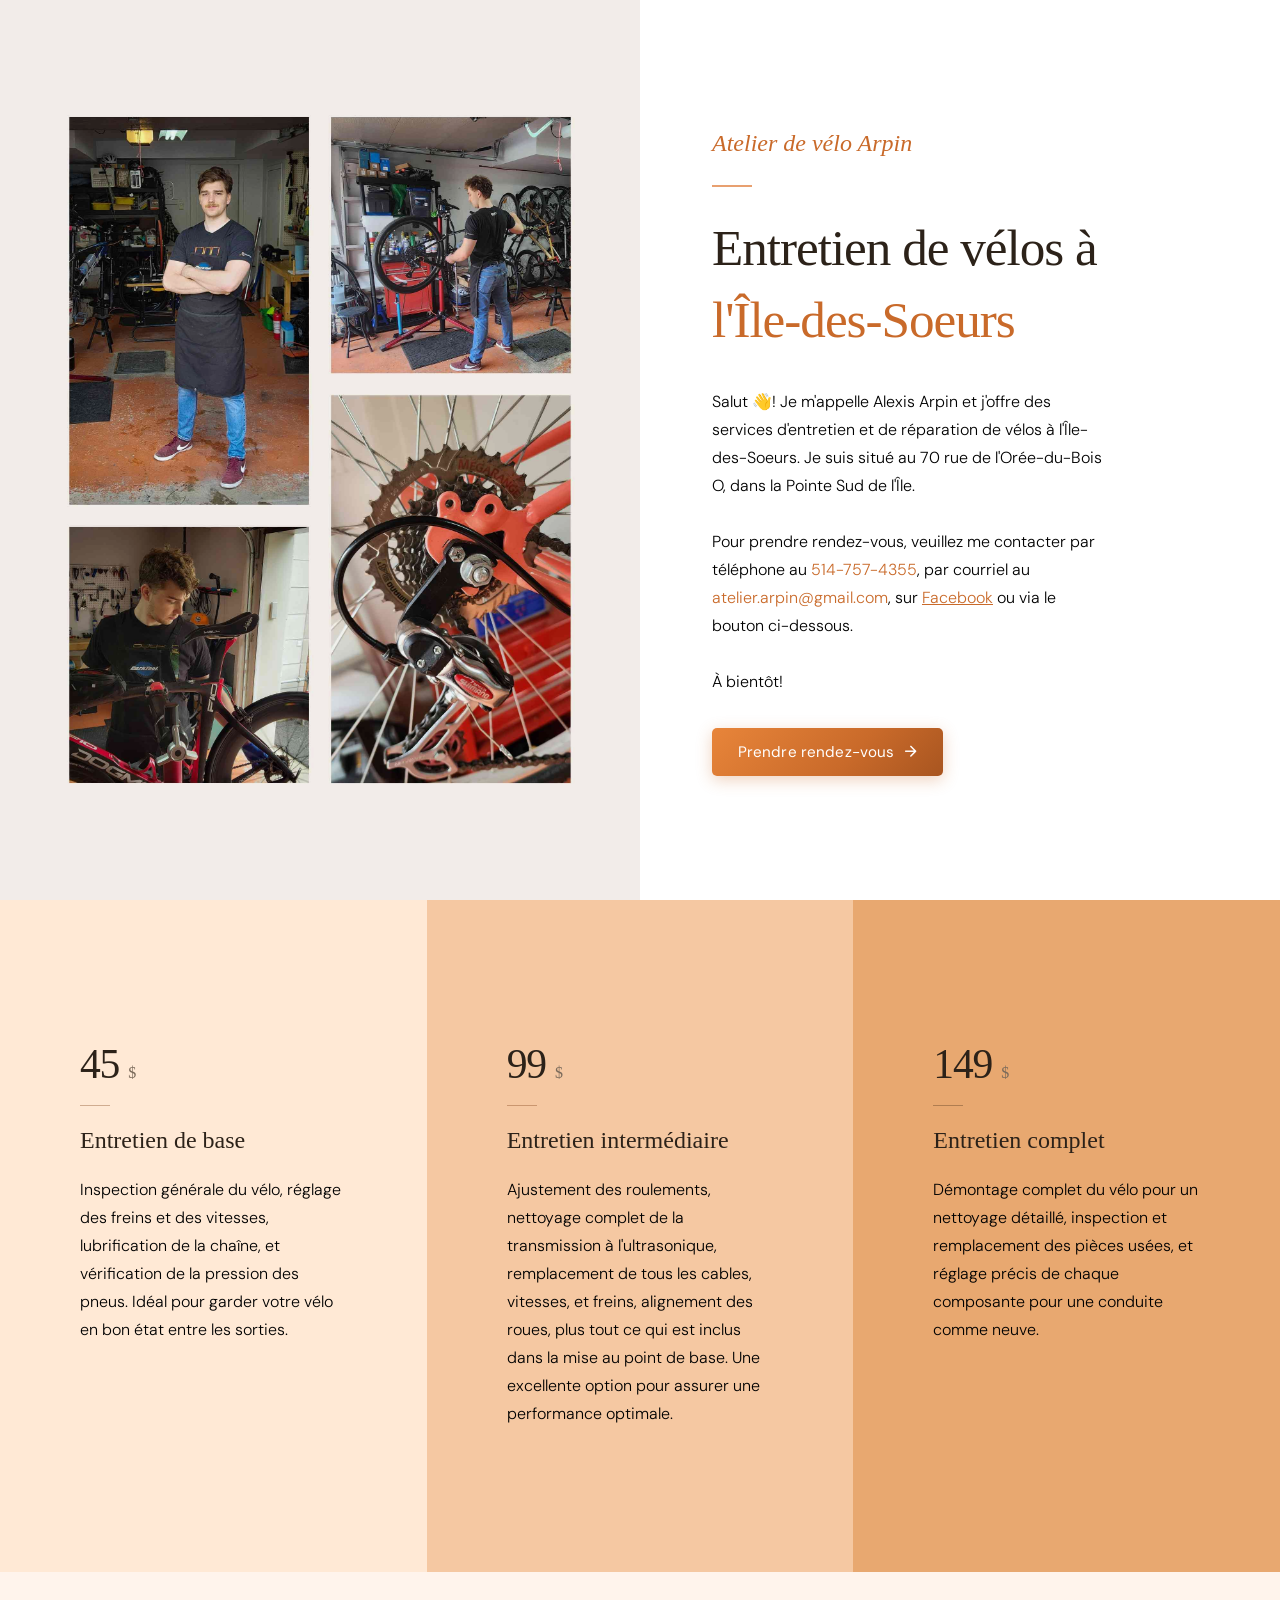
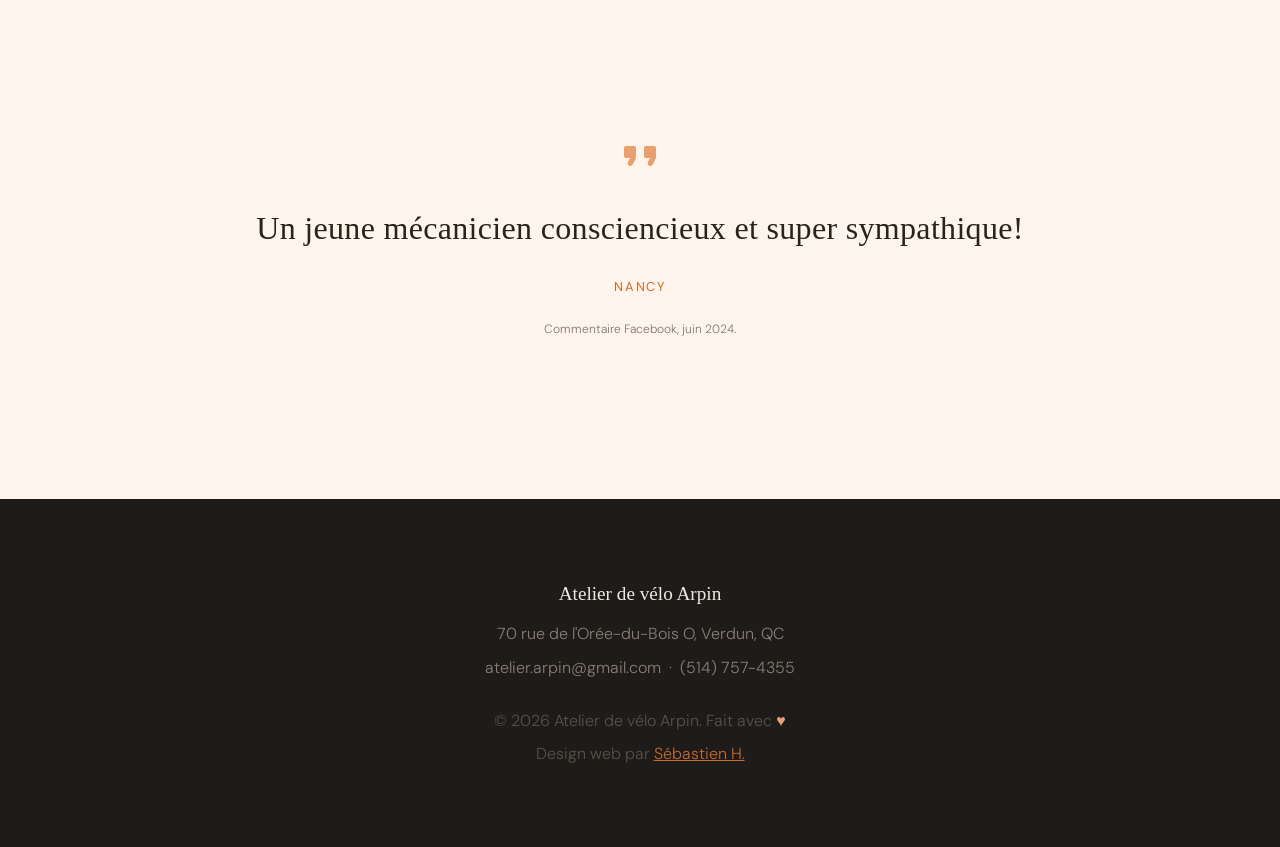
==== index.html @ fadff206 "Update .hero__image styles for responsive design Remove fixed height from .hero__image and set heigh" ====
<!DOCTYPE html>
<html lang="fr">
<head>
  <meta charset="UTF-8" />
  <meta name="viewport" content="width=device-width, initial-scale=1.0" />
  <title>Atelier de vélo Arpin</title>
  <link href="https://fonts.googleapis.com/css2?family=DM+Sans:ital,opsz,wght@0,9..40,300;0,9..40,400;0,9..40,500;1,9..40,300;1,9..40,400&display=swap" rel="stylesheet" />
  <link href="https://fonts.googleapis.com/icon?family=Material+Icons+Round" rel="stylesheet" />
  <style>
    *, *::before, *::after {
      box-sizing: border-box;
      margin: 0;
      padding: 0;
    }

    :root {
      --orange-lightest: #FFF4EC;
      --orange-light: #FFE0C8;
      --orange-mid: #F5C4A0;
      --orange-warm: #E8A070;
      --orange-deep: #C96A2A;
      --orange-dark: #7A3A10;
      --gray-dark: #1E1C1A;
      --gray-mid: #3A3632;
      --text-dark: #2C2219;
      --text-muted: #7A6A5A;
      --white: #ffffff;
    }

    html {
      scroll-behavior: smooth;
    }

    body {
      font-family: 'DM Sans', sans-serif;
      font-weight: 300;
      color: var(--text-dark);
      background: var(--orange-lightest);
      line-height: 1.6;
      -webkit-font-smoothing: antialiased;
    }

    /* ── HERO ───────────────────────────────────────────────── */
    .hero {
      display: grid;
      grid-template-columns: 1fr 1fr;
      min-height: 100svh;
    }

    .hero__image {
      position: relative;
      overflow: hidden;
    }

    .hero__image img {
      width: 100%;
      height: 100%;
      object-fit: cover;
      display: block;
      aspect-ratio: 4/3;
      filter: brightness(0.95);
    }

    .hero__content {
      display: flex;
      flex-direction: column;
      justify-content: center;
      padding: 4rem 5rem 4rem 4.5rem;
      background: var(--white);
    }

    .hero__subtitle {
      font-style: italic;
      font-weight: 300;
      font-size: 1.5rem;
      font-family: Garamond;
      color: var(--orange-deep);
      margin-bottom: 1.4rem;
    }

    .hero__title {
      font-size: clamp(2.4rem, 4vw, 3.6rem);
      font-weight: 400;
      line-height: 1.4;
      color: var(--text-dark);
      margin-bottom: 2rem;
      letter-spacing: -0.02em;
      font-family: Garamond;
    }

    .hero__title span {
      color: var(--orange-deep);
    }

    .hero__paragraph {
      font-size: 1rem;
      color: black;
      max-width: 36ch;
      line-height: 1.75;
    }

    .hero__divider {
      width: 40px;
      height: 2px;
      background: var(--orange-warm);
      margin-bottom: 1.6rem;
    }

    /* ── BOOKING BUTTON ─────────────────────────────────────── */
    .btn-booking {
      display: inline-flex;
      align-items: center;
      gap: 0.5rem;
      margin-top: 2rem;
      padding: 0.75rem 1.4rem 0.75rem 1.6rem;
      background: linear-gradient(135deg, #E8853A 0%, #C96A2A 60%, #A85520 100%);
      color: var(--white);
      font-family: 'DM Sans', sans-serif;
      font-size: 0.95rem;
      font-weight: 400;
      letter-spacing: 0.01em;
      border: none;
      border-radius: 5px;
      cursor: pointer;
      text-decoration: none;
      box-shadow: 0 4px 16px rgba(201, 106, 42, 0.30);
      transition: transform 0.2s ease, box-shadow 0.2s ease, filter 0.2s ease;
      align-self: flex-start;
    }

    .btn-booking:hover {
      transform: translateY(-2px);
      box-shadow: 0 8px 24px rgba(201, 106, 42, 0.40);
      filter: brightness(1.07);
      color: var(--white);
      text-decoration: none;
    }

    .btn-booking:active {
      transform: translateY(0);
      box-shadow: 0 3px 10px rgba(201, 106, 42, 0.30);
      filter: brightness(0.97);
    }

    .btn-booking .material-icons-round {
      font-size: 1.1rem;
      transition: transform 0.2s ease;
    }

    .btn-booking:hover .material-icons-round {
      transform: translateX(3px);
    }

    /* ── SERVICES ───────────────────────────────────────────── */
    .services {
      display: grid;
      grid-template-columns: repeat(3, 1fr);
    }

    .service {
      padding: 9rem 5rem;
      display: flex;
      flex-direction: column;
      gap: 1.2rem;
    }

    .service--1 { background: #FFE9D5; }
    .service--2 { background: #F5C8A2; }
    .service--3 { background: #E8A870;}

    .service__price {
      font-size: 2.6rem;
      font-family: Garamond;
      font-weight: 500;
      color: var(--text-dark);
      letter-spacing: -0.03em;
      line-height: 1;
    }

    .service__price span {
      font-size: 1rem;
      font-weight: 300;
      letter-spacing: 0;
      color: var(--text-muted);
    }

    .service__divider {
      width: 30px;
      height: 1.5px;
      background: var(--orange-dark);
      opacity: 0.35;
    }

    .service__subtitle {
      font-weight: 300;
      font-size: 1.5rem;
      color: var(--text-dark);
      line-height: 1.3;
      font-family: Garamond;
    }

    .service__paragraph {
      font-size: 1rem;
      color: black;
      line-height: 1.75;
    }

    .service--3 .service__price,
    .service--3 .service__subtitle { color: #2C2219; }

    .service--3 .service__paragraph { color: black; }
    .service--3 .service__divider { opacity: 0.4; background: #5A3C22; }

    /* ── QUOTE ──────────────────────────────────────────────── */
    .quote {
      padding: 10rem 2rem;
      text-align: center;
      background: var(--orange-lightest);
      display: flex;
      flex-direction: column;
      align-items: center;
      gap: 1.4rem;
    }

    .quote__icon {
      font-size: 3rem;
      color: var(--orange-warm);
      opacity: 0.6;
      line-height: 1;
    }

    .quote__text {
      font-size: clamp(1.5rem, 4vw, 2rem);
      font-family: Garamond;
      font-weight: 300;
      max-width: 55ch;
      line-height: 1.65;
      color: var(--text-dark);
      letter-spacing: 0.01em;
    }

    .quote__author {
      font-size: 0.8rem;
      font-weight: 400;
      letter-spacing: 0.14em;
      text-transform: uppercase;
      color: var(--orange-deep);
    }

    /* ── FOOTER ─────────────────────────────────────────────── */
    footer {
      background: var(--gray-dark);
      color: #C0B4A8;
      text-align: center;
      padding: 5rem 2rem;
      display: flex;
      flex-direction: column;
      gap: 0.5rem;
    }

    footer .footer__name {
      font-size: 1.2rem;
      font-weight: 400;
      color: #F0E8E0;
      font-family: Garamond;
      margin-bottom: 0.2rem;
    }

    footer .footer__address,
    footer .footer__contact {
      font-size: 1rem;
      font-weight: 300;
      color: #8A7E74;
    }

    footer .footer__copy {
      font-size: 1rem;
      font-weight: 300;
      color: #5A5048;
      margin-top: 1.2rem;
    }

    footer .footer__designed {
      font-size: 1rem;
      font-weight: 300;
      color: #5A5048;
    }

    footer .footer__designed span {
      color: var(--orange-warm);
    }

    /* ── RESPONSIVE ─────────────────────────────────────────── */
    @media (max-width: 900px) {
      .hero {
        grid-template-columns: 1fr;
        min-height: auto;
      }

      .hero__image img {
        height: auto;
      }

      .hero__content {
        padding: 2.5rem 1.8rem 3rem;
      }

      .hero__subtitle {
        font-size: 1.2rem;
      }

      .hero__paragraph {
        max-width: 100%;
        font-size: 0.95rem;
      }

      .btn-booking {
        align-self: flex-start;
        font-size: 0.92rem;
      }

      .services {
        grid-template-columns: 1fr;
      }

      .service {
        padding: 3rem 1.8rem;
      }

      .service__paragraph {
        max-width: 52ch;
      }

      .service__price {
        font-size: 2.2rem;
      }

      .service__subtitle {
        font-size: 1.3rem;
      }

      .quote {
        padding: 5rem 1.8rem;
      }

      .quote__text {
        font-size: 1.4rem;
      }

      footer {
        padding: 3.5rem 1.5rem;
      }

      footer .footer__address,
      footer .footer__contact,
      footer .footer__copy,
      footer .footer__designed {
        font-size: 0.88rem;
      }
    }

    @media (max-width: 520px) {
      .hero__title {
        font-size: 1.85rem;
        line-height: 1.25;
      }

      .hero__subtitle {
        font-size: 1.05rem;
      }

      .hero__content {
        padding: 2rem 1.4rem 2.5rem;
      }

      .service {
        padding: 2.5rem 1.4rem;
      }

      .quote {
        padding: 4rem 1.4rem;
      }

      .quote__text {
        font-size: 1.25rem;
      }

      footer {
        padding: 3rem 1.2rem;
        gap: 0.4rem;
      }

      .btn-booking {
        width: 100%;
        justify-content: center;
      }
    }

    a {
      color: var(--orange-deep);
      text-decoration: underline;
    }

    /* ── ANIMATIONS ─────────────────────────────────────────── */
    @keyframes fadeUp {
      from { opacity: 0; transform: translateY(24px); }
      to   { opacity: 1; transform: translateY(0); }
    }

    @keyframes fadeIn {
      from { opacity: 0; }
      to   { opacity: 1; }
    }

    .hero__image {
      animation: fadeIn 0.9s ease both;
    }

    .hero__avatar {
      animation: fadeUp 0.7s ease both;
      animation-delay: 0.05s;
    }

    .hero__subtitle {
      animation: fadeUp 0.7s ease both;
      animation-delay: 0.15s;
    }

    .hero__divider {
      animation: fadeUp 0.7s ease both;
      animation-delay: 0.25s;
    }

    .hero__title {
      animation: fadeUp 0.7s ease both;
      animation-delay: 0.35s;
    }

    .hero__paragraph {
      animation: fadeUp 0.7s ease both;
      animation-delay: 0.5s;
    }

    .btn-booking {
      animation: fadeUp 0.7s ease both;
      animation-delay: 0.6s;
    }

    .service--1 { animation: fadeUp 0.7s ease both; animation-delay: 0.1s; }
    .service--2 { animation: fadeUp 0.7s ease both; animation-delay: 0.25s; }
    .service--3 { animation: fadeUp 0.7s ease both; animation-delay: 0.4s; }

    .quote__icon   { animation: fadeUp 0.7s ease both; }
    .quote__text   { animation: fadeUp 0.7s ease both; animation-delay: 0.15s; }
    .quote__author { animation: fadeUp 0.7s ease both; animation-delay: 0.25s; }

    footer { animation: fadeIn 0.8s ease both; }

  </style>
</head>
<body>

  <!-- HERO -->
  <section class="hero">
    <div class="hero__image">
      <img
        src="collage-3.jpg"
        alt="Atelier de vélo Arpin"
      />
    </div>
    <div class="hero__content">
      
      <p class="hero__subtitle">Atelier de vélo Arpin</p>
      <div class="hero__divider"></div>
      <h1 class="hero__title">Entretien de vélos à <br><span>l'Île-des-Soeurs</span></h1>
      <p class="hero__paragraph">
        Salut 👋! Je m'appelle Alexis Arpin et j'offre des services d'entretien et de réparation de vélos à l'Île-des-Soeurs. Je suis situé au 70 rue de l'Orée-du-Bois O, dans la Pointe Sud de l'Île. <br><br>Pour prendre rendez-vous, veuillez me contacter par téléphone au <span style="color: var(--orange-deep);">514-757-4355</span>, par courriel au <span style="color: var(--orange-deep);">atelier.arpin@gmail.com</span>, sur <a href="https://www.facebook.com/profile.php?id=100094515423649">Facebook</a> ou via le bouton ci-dessous.<br><br>À bientôt!
      </p>
      <a
        class="btn-booking"
        href="https://calendly.com/grassyou1/30min?fbclid=IwZXh0bgNhZW0CMTAAAR10Wt3K-e3P0l-lnwLh5VmPAUHf0KLak9eJJxqACyIyYvkYskonIXu_lts_aem_ZmFrZWR1bW15MTZieXRlcw&month=2024-05"
        target="_blank"
        rel="noopener noreferrer"
      >
        Prendre rendez-vous
        <span class="material-icons-round">arrow_forward</span>
      </a>
    </div>
  </section>

  <!-- SERVICES -->
  <section class="services">
    <div class="service service--1">
      <div class="service__price">45 <span>$</span></div>
      <div class="service__divider"></div>
      <p class="service__subtitle">Entretien de base</p>
      <p class="service__paragraph">Inspection générale du vélo, réglage des freins et des vitesses, lubrification de la chaîne, et vérification de la pression des pneus. Idéal pour garder votre vélo en bon état entre les sorties.</p>
    </div>
    <div class="service service--2">
      <div class="service__price">99 <span>$</span></div>
      <div class="service__divider"></div>
      <p class="service__subtitle">Entretien intermédiaire</p>
      <p class="service__paragraph">Ajustement des roulements, nettoyage complet de la transmission à l'ultrasonique, remplacement de tous les cables, vitesses, et freins, alignement des roues, plus tout ce qui est inclus dans la mise au point de base. Une excellente option pour assurer une performance optimale.</p>
    </div>
    <div class="service service--3">
      <div class="service__price">149 <span>$</span></div>
      <div class="service__divider"></div>
      <p class="service__subtitle">Entretien complet</p>
      <p class="service__paragraph">Démontage complet du vélo pour un nettoyage détaillé, inspection et remplacement des pièces usées, et réglage précis de chaque composante pour une conduite comme neuve.</p>
    </div>
  </section>

  <!-- QUOTE -->
  <section class="quote">
    <span class="material-icons-round quote__icon">format_quote</span>
    <p class="quote__text">Un jeune mécanicien consciencieux et super sympathique!</p>
    <p class="quote__author">Nancy</p>
    <p style="font-size: 0.75rem; opacity: 0.6;">Commentaire Facebook, juin 2024.</p>
  </section>

  <!-- FOOTER -->
  <footer>
    <p class="footer__name">Atelier de vélo Arpin</p>
    <p class="footer__address">70 rue de l'Orée-du-Bois O, Verdun, QC</p>
    <p class="footer__contact">atelier.arpin@gmail.com &nbsp;·&nbsp; (514) 757-4355</p>
    <p class="footer__copy">© 2026 Atelier de vélo Arpin. Fait avec <span style="color: var(--orange-warm);">♥</span></p>
    <p class="footer__designed">Design web par <span><a href="https://sebastienhamdy.ca">Sébastien H.</a></span></p>
  </footer>

  <script>
    document.addEventListener('DOMContentLoaded', () => {
      const observer = new IntersectionObserver((entries) => {
        entries.forEach(entry => {
          if (entry.isIntersecting) {
            entry.target.style.animationPlayState = 'running';
            observer.unobserve(entry.target);
          }
        });
      }, { threshold: 0.15 });

      const scrollEls = document.querySelectorAll(
        '.service--1, .service--2, .service--3, .quote__icon, .quote__text, .quote__author'
      );

      scrollEls.forEach(el => {
        el.style.animationPlayState = 'paused';
        observer.observe(el);
      });
    });
  </script>
</body>
</html>
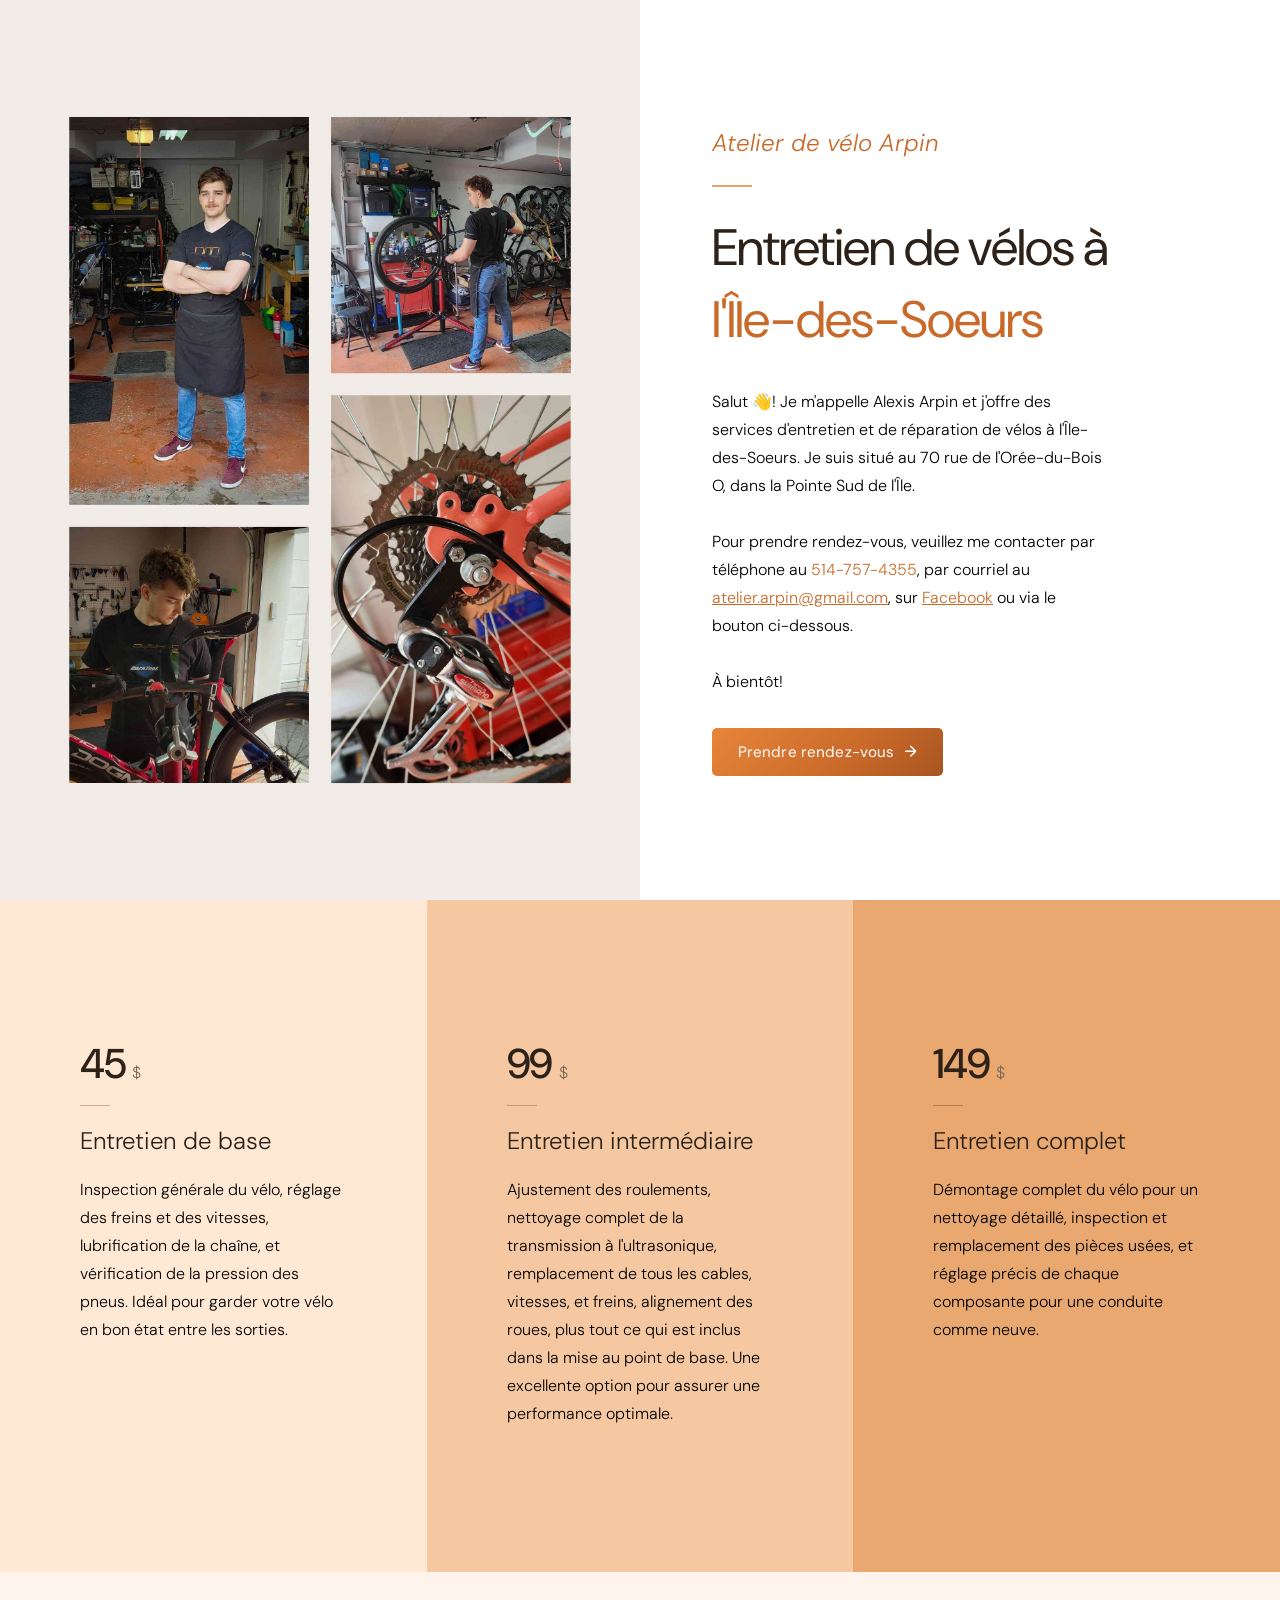
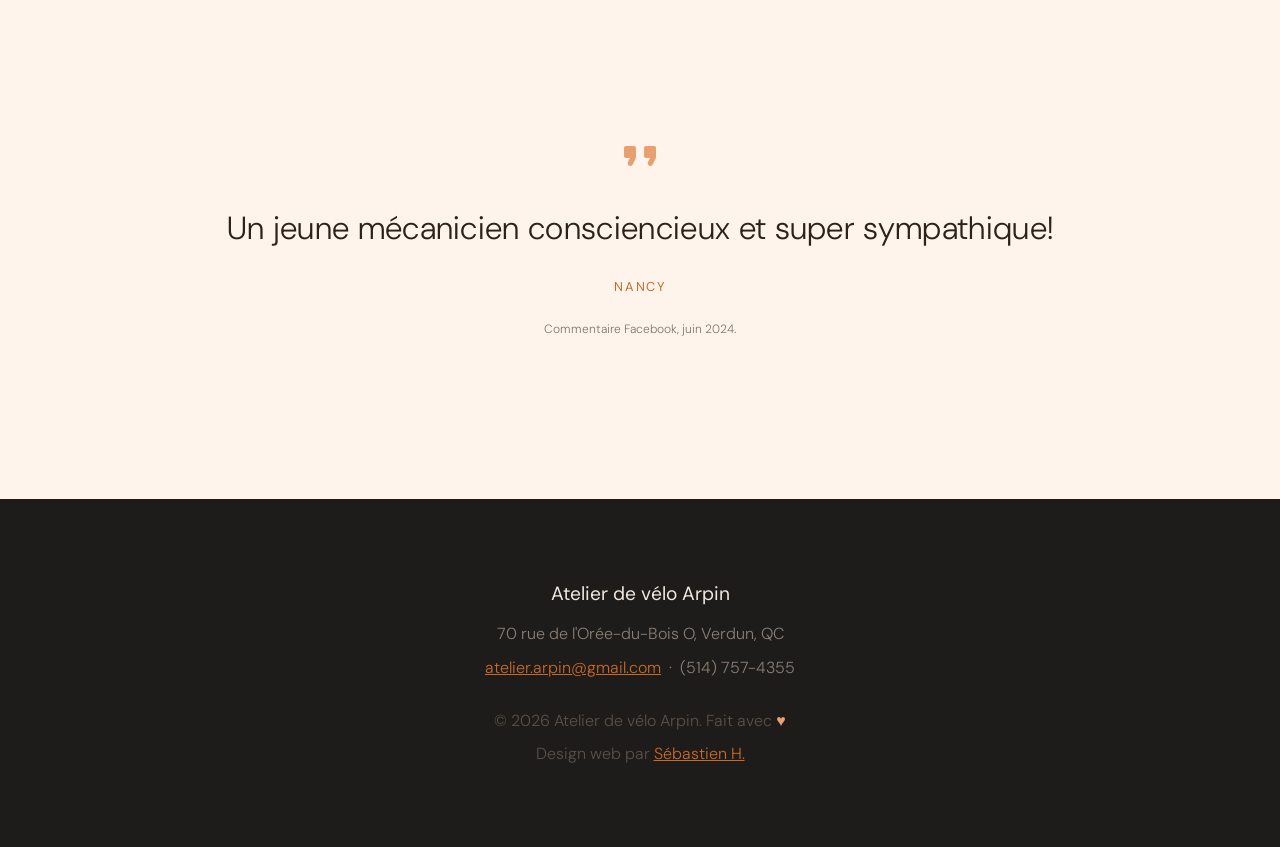
==== commit 8b86c78c: "Refactor HTML structure and update contact links Removed inline styles and added a link to the exter" ====
--- a/index.html
+++ b/index.html
@@ -4,459 +4,11 @@
   <meta charset="UTF-8" />
   <meta name="viewport" content="width=device-width, initial-scale=1.0" />
   <title>Atelier de vélo Arpin</title>
+  <meta name="description" content="Entretien et réparation de vélos à l'Île-des-Sœurs. À partir de 45 $ — prenez rendez-vous facilement en ligne.">
   <link href="https://fonts.googleapis.com/css2?family=DM+Sans:ital,opsz,wght@0,9..40,300;0,9..40,400;0,9..40,500;1,9..40,300;1,9..40,400&display=swap" rel="stylesheet" />
   <link href="https://fonts.googleapis.com/icon?family=Material+Icons+Round" rel="stylesheet" />
-  <style>
-    *, *::before, *::after {
-      box-sizing: border-box;
-      margin: 0;
-      padding: 0;
-    }
+  <link rel="stylesheet" href="style.css">
 
-    :root {
-      --orange-lightest: #FFF4EC;
-      --orange-light: #FFE0C8;
-      --orange-mid: #F5C4A0;
-      --orange-warm: #E8A070;
-      --orange-deep: #C96A2A;
-      --orange-dark: #7A3A10;
-      --gray-dark: #1E1C1A;
-      --gray-mid: #3A3632;
-      --text-dark: #2C2219;
-      --text-muted: #7A6A5A;
-      --white: #ffffff;
-    }
-
-    html {
-      scroll-behavior: smooth;
-    }
-
-    body {
-      font-family: 'DM Sans', sans-serif;
-      font-weight: 300;
-      color: var(--text-dark);
-      background: var(--orange-lightest);
-      line-height: 1.6;
-      -webkit-font-smoothing: antialiased;
-    }
-
-    /* ── HERO ───────────────────────────────────────────────── */
-    .hero {
-      display: grid;
-      grid-template-columns: 1fr 1fr;
-      min-height: 100svh;
-    }
-
-    .hero__image {
-      position: relative;
-      overflow: hidden;
-    }
-
-    .hero__image img {
-      width: 100%;
-      height: 100%;
-      object-fit: cover;
-      display: block;
-      aspect-ratio: 4/3;
-      filter: brightness(0.95);
-    }
-
-    .hero__content {
-      display: flex;
-      flex-direction: column;
-      justify-content: center;
-      padding: 4rem 5rem 4rem 4.5rem;
-      background: var(--white);
-    }
-
-    .hero__subtitle {
-      font-style: italic;
-      font-weight: 300;
-      font-size: 1.5rem;
-      font-family: Garamond;
-      color: var(--orange-deep);
-      margin-bottom: 1.4rem;
-    }
-
-    .hero__title {
-      font-size: clamp(2.4rem, 4vw, 3.6rem);
-      font-weight: 400;
-      line-height: 1.4;
-      color: var(--text-dark);
-      margin-bottom: 2rem;
-      letter-spacing: -0.02em;
-      font-family: Garamond;
-    }
-
-    .hero__title span {
-      color: var(--orange-deep);
-    }
-
-    .hero__paragraph {
-      font-size: 1rem;
-      color: black;
-      max-width: 36ch;
-      line-height: 1.75;
-    }
-
-    .hero__divider {
-      width: 40px;
-      height: 2px;
-      background: var(--orange-warm);
-      margin-bottom: 1.6rem;
-    }
-
-    /* ── BOOKING BUTTON ─────────────────────────────────────── */
-    .btn-booking {
-      display: inline-flex;
-      align-items: center;
-      gap: 0.5rem;
-      margin-top: 2rem;
-      padding: 0.75rem 1.4rem 0.75rem 1.6rem;
-      background: linear-gradient(135deg, #E8853A 0%, #C96A2A 60%, #A85520 100%);
-      color: var(--white);
-      font-family: 'DM Sans', sans-serif;
-      font-size: 0.95rem;
-      font-weight: 400;
-      letter-spacing: 0.01em;
-      border: none;
-      border-radius: 5px;
-      cursor: pointer;
-      text-decoration: none;
-      box-shadow: 0 4px 16px rgba(201, 106, 42, 0.30);
-      transition: transform 0.2s ease, box-shadow 0.2s ease, filter 0.2s ease;
-      align-self: flex-start;
-    }
-
-    .btn-booking:hover {
-      transform: translateY(-2px);
-      box-shadow: 0 8px 24px rgba(201, 106, 42, 0.40);
-      filter: brightness(1.07);
-      color: var(--white);
-      text-decoration: none;
-    }
-
-    .btn-booking:active {
-      transform: translateY(0);
-      box-shadow: 0 3px 10px rgba(201, 106, 42, 0.30);
-      filter: brightness(0.97);
-    }
-
-    .btn-booking .material-icons-round {
-      font-size: 1.1rem;
-      transition: transform 0.2s ease;
-    }
-
-    .btn-booking:hover .material-icons-round {
-      transform: translateX(3px);
-    }
-
-    /* ── SERVICES ───────────────────────────────────────────── */
-    .services {
-      display: grid;
-      grid-template-columns: repeat(3, 1fr);
-    }
-
-    .service {
-      padding: 9rem 5rem;
-      display: flex;
-      flex-direction: column;
-      gap: 1.2rem;
-    }
-
-    .service--1 { background: #FFE9D5; }
-    .service--2 { background: #F5C8A2; }
-    .service--3 { background: #E8A870;}
-
-    .service__price {
-      font-size: 2.6rem;
-      font-family: Garamond;
-      font-weight: 500;
-      color: var(--text-dark);
-      letter-spacing: -0.03em;
-      line-height: 1;
-    }
-
-    .service__price span {
-      font-size: 1rem;
-      font-weight: 300;
-      letter-spacing: 0;
-      color: var(--text-muted);
-    }
-
-    .service__divider {
-      width: 30px;
-      height: 1.5px;
-      background: var(--orange-dark);
-      opacity: 0.35;
-    }
-
-    .service__subtitle {
-      font-weight: 300;
-      font-size: 1.5rem;
-      color: var(--text-dark);
-      line-height: 1.3;
-      font-family: Garamond;
-    }
-
-    .service__paragraph {
-      font-size: 1rem;
-      color: black;
-      line-height: 1.75;
-    }
-
-    .service--3 .service__price,
-    .service--3 .service__subtitle { color: #2C2219; }
-
-    .service--3 .service__paragraph { color: black; }
-    .service--3 .service__divider { opacity: 0.4; background: #5A3C22; }
-
-    /* ── QUOTE ──────────────────────────────────────────────── */
-    .quote {
-      padding: 10rem 2rem;
-      text-align: center;
-      background: var(--orange-lightest);
-      display: flex;
-      flex-direction: column;
-      align-items: center;
-      gap: 1.4rem;
-    }
-
-    .quote__icon {
-      font-size: 3rem;
-      color: var(--orange-warm);
-      opacity: 0.6;
-      line-height: 1;
-    }
-
-    .quote__text {
-      font-size: clamp(1.5rem, 4vw, 2rem);
-      font-family: Garamond;
-      font-weight: 300;
-      max-width: 55ch;
-      line-height: 1.65;
-      color: var(--text-dark);
-      letter-spacing: 0.01em;
-    }
-
-    .quote__author {
-      font-size: 0.8rem;
-      font-weight: 400;
-      letter-spacing: 0.14em;
-      text-transform: uppercase;
-      color: var(--orange-deep);
-    }
-
-    /* ── FOOTER ─────────────────────────────────────────────── */
-    footer {
-      background: var(--gray-dark);
-      color: #C0B4A8;
-      text-align: center;
-      padding: 5rem 2rem;
-      display: flex;
-      flex-direction: column;
-      gap: 0.5rem;
-    }
-
-    footer .footer__name {
-      font-size: 1.2rem;
-      font-weight: 400;
-      color: #F0E8E0;
-      font-family: Garamond;
-      margin-bottom: 0.2rem;
-    }
-
-    footer .footer__address,
-    footer .footer__contact {
-      font-size: 1rem;
-      font-weight: 300;
-      color: #8A7E74;
-    }
-
-    footer .footer__copy {
-      font-size: 1rem;
-      font-weight: 300;
-      color: #5A5048;
-      margin-top: 1.2rem;
-    }
-
-    footer .footer__designed {
-      font-size: 1rem;
-      font-weight: 300;
-      color: #5A5048;
-    }
-
-    footer .footer__designed span {
-      color: var(--orange-warm);
-    }
-
-    /* ── RESPONSIVE ─────────────────────────────────────────── */
-    @media (max-width: 900px) {
-      .hero {
-        grid-template-columns: 1fr;
-        min-height: auto;
-      }
-
-      .hero__image img {
-        height: auto;
-      }
-
-      .hero__content {
-        padding: 2.5rem 1.8rem 3rem;
-      }
-
-      .hero__subtitle {
-        font-size: 1.2rem;
-      }
-
-      .hero__paragraph {
-        max-width: 100%;
-        font-size: 0.95rem;
-      }
-
-      .btn-booking {
-        align-self: flex-start;
-        font-size: 0.92rem;
-      }
-
-      .services {
-        grid-template-columns: 1fr;
-      }
-
-      .service {
-        padding: 3rem 1.8rem;
-      }
-
-      .service__paragraph {
-        max-width: 52ch;
-      }
-
-      .service__price {
-        font-size: 2.2rem;
-      }
-
-      .service__subtitle {
-        font-size: 1.3rem;
-      }
-
-      .quote {
-        padding: 5rem 1.8rem;
-      }
-
-      .quote__text {
-        font-size: 1.4rem;
-      }
-
-      footer {
-        padding: 3.5rem 1.5rem;
-      }
-
-      footer .footer__address,
-      footer .footer__contact,
-      footer .footer__copy,
-      footer .footer__designed {
-        font-size: 0.88rem;
-      }
-    }
-
-    @media (max-width: 520px) {
-      .hero__title {
-        font-size: 1.85rem;
-        line-height: 1.25;
-      }
-
-      .hero__subtitle {
-        font-size: 1.05rem;
-      }
-
-      .hero__content {
-        padding: 2rem 1.4rem 2.5rem;
-      }
-
-      .service {
-        padding: 2.5rem 1.4rem;
-      }
-
-      .quote {
-        padding: 4rem 1.4rem;
-      }
-
-      .quote__text {
-        font-size: 1.25rem;
-      }
-
-      footer {
-        padding: 3rem 1.2rem;
-        gap: 0.4rem;
-      }
-
-      .btn-booking {
-        width: 100%;
-        justify-content: center;
-      }
-    }
-
-    a {
-      color: var(--orange-deep);
-      text-decoration: underline;
-    }
-
-    /* ── ANIMATIONS ─────────────────────────────────────────── */
-    @keyframes fadeUp {
-      from { opacity: 0; transform: translateY(24px); }
-      to   { opacity: 1; transform: translateY(0); }
-    }
-
-    @keyframes fadeIn {
-      from { opacity: 0; }
-      to   { opacity: 1; }
-    }
-
-    .hero__image {
-      animation: fadeIn 0.9s ease both;
-    }
-
-    .hero__avatar {
-      animation: fadeUp 0.7s ease both;
-      animation-delay: 0.05s;
-    }
-
-    .hero__subtitle {
-      animation: fadeUp 0.7s ease both;
-      animation-delay: 0.15s;
-    }
-
-    .hero__divider {
-      animation: fadeUp 0.7s ease both;
-      animation-delay: 0.25s;
-    }
-
-    .hero__title {
-      animation: fadeUp 0.7s ease both;
-      animation-delay: 0.35s;
-    }
-
-    .hero__paragraph {
-      animation: fadeUp 0.7s ease both;
-      animation-delay: 0.5s;
-    }
-
-    .btn-booking {
-      animation: fadeUp 0.7s ease both;
-      animation-delay: 0.6s;
-    }
-
-    .service--1 { animation: fadeUp 0.7s ease both; animation-delay: 0.1s; }
-    .service--2 { animation: fadeUp 0.7s ease both; animation-delay: 0.25s; }
-    .service--3 { animation: fadeUp 0.7s ease both; animation-delay: 0.4s; }
-
-    .quote__icon   { animation: fadeUp 0.7s ease both; }
-    .quote__text   { animation: fadeUp 0.7s ease both; animation-delay: 0.15s; }
-    .quote__author { animation: fadeUp 0.7s ease both; animation-delay: 0.25s; }
-
-    footer { animation: fadeIn 0.8s ease both; }
-
-  </style>
 </head>
 <body>
 
@@ -465,7 +17,7 @@
     <div class="hero__image">
       <img
         src="collage-3.jpg"
-        alt="Atelier de vélo Arpin"
+        alt="Photos d'Alexis Arpin (le propriétaire et mécanicien de l'atelier) à l'oeuvre."
       />
     </div>
     <div class="hero__content">
@@ -474,7 +26,7 @@
       <div class="hero__divider"></div>
       <h1 class="hero__title">Entretien de vélos à <br><span>l'Île-des-Soeurs</span></h1>
       <p class="hero__paragraph">
-        Salut 👋! Je m'appelle Alexis Arpin et j'offre des services d'entretien et de réparation de vélos à l'Île-des-Soeurs. Je suis situé au 70 rue de l'Orée-du-Bois O, dans la Pointe Sud de l'Île. <br><br>Pour prendre rendez-vous, veuillez me contacter par téléphone au <span style="color: var(--orange-deep);">514-757-4355</span>, par courriel au <span style="color: var(--orange-deep);">atelier.arpin@gmail.com</span>, sur <a href="https://www.facebook.com/profile.php?id=100094515423649">Facebook</a> ou via le bouton ci-dessous.<br><br>À bientôt!
+        Salut 👋! Je m'appelle Alexis Arpin et j'offre des services d'entretien et de réparation de vélos à l'Île-des-Soeurs. Je suis situé au 70 rue de l'Orée-du-Bois O, dans la Pointe Sud de l'Île. <br><br>Pour prendre rendez-vous, veuillez me contacter par téléphone au <span style="color: var(--orange-deep);">514-757-4355</span>, par courriel au <span style="color: var(--orange-deep); text-decoration: underline;"><a href="mailto:atelier.arpin@gmail.com">atelier.arpin@gmail.com</a></span>, sur <a href="https://www.facebook.com/profile.php?id=100094515423649">Facebook</a> ou via le bouton ci-dessous.<br><br>À bientôt!
       </p>
       <a
         class="btn-booking"
@@ -522,9 +74,9 @@
   <footer>
     <p class="footer__name">Atelier de vélo Arpin</p>
     <p class="footer__address">70 rue de l'Orée-du-Bois O, Verdun, QC</p>
-    <p class="footer__contact">atelier.arpin@gmail.com &nbsp;·&nbsp; (514) 757-4355</p>
+    <p class="footer__contact"><span><a href="mailto:atelier.arpin@gmail.com">atelier.arpin@gmail.com</a></span> &nbsp;·&nbsp; (514) 757-4355</p>
     <p class="footer__copy">© 2026 Atelier de vélo Arpin. Fait avec <span style="color: var(--orange-warm);">♥</span></p>
-    <p class="footer__designed">Design web par <span><a href="https://sebastienhamdy.ca">Sébastien H.</a></span></p>
+    <p class="footer__designed">Design web par <span><a href="https://www.linkedin.com/in/s%C3%A9bastien-h-a75829300/">Sébastien H.</a></span></p>
   </footer>
 
   <script>
@@ -548,5 +100,7 @@
       });
     });
   </script>
+  <script data-goatcounter="https://seabass.goatcounter.com/count"
+        async src="https://gc.zgo.at/count.js"></script>
 </body>
 </html>
--- a/style.css
+++ b/style.css
@@ -0,0 +1,445 @@
+*, *::before, *::after {
+    box-sizing: border-box;
+    margin: 0;
+    padding: 0;
+}
+
+:root {
+    --orange-lightest: #FFF4EC;
+    --orange-light: #FFE0C8;
+    --orange-mid: #F5C4A0;
+    --orange-warm: #E8A070;
+    --orange-deep: #C96A2A;
+    --orange-dark: #7A3A10;
+    --gray-dark: #1E1C1A;
+    --gray-mid: #3A3632;
+    --text-dark: #2C2219;
+    --text-muted: #7A6A5A;
+    --white: #ffffff;
+}
+
+html {
+    scroll-behavior: smooth;
+}
+
+body {
+    font-family: 'DM Sans', sans-serif;
+    font-weight: 300;
+    color: var(--text-dark);
+    background: var(--orange-lightest);
+    line-height: 1.6;
+    -webkit-font-smoothing: antialiased;
+}
+
+/* ── HERO ───────────────────────────────────────────────── */
+.hero {
+    display: grid;
+    grid-template-columns: 1fr 1fr;
+    min-height: 100svh;
+}
+
+.hero__image {
+    position: relative;
+    overflow: hidden;
+}
+
+.hero__image img {
+    width: 100%;
+    height: 100%;
+    object-fit: cover;
+    display: block;
+    aspect-ratio: 4/3;
+    filter: brightness(0.95);
+}
+
+.hero__content {
+    display: flex;
+    flex-direction: column;
+    justify-content: center;
+    padding: 4rem 5rem 4rem 4.5rem;
+    background: var(--white);
+}
+
+.hero__subtitle {
+    font-style: italic;
+    font-weight: 300;
+    font-size: 1.5rem;
+    color: var(--orange-deep);
+    margin-bottom: 1.4rem;
+}
+
+.hero__title {
+    font-size: clamp(2.4rem, 4vw, 3.6rem);
+    font-weight: 400;
+    line-height: 1.4;
+    color: var(--text-dark);
+    margin-bottom: 2rem;
+    letter-spacing: -0.02em;
+}
+
+.hero__title span {
+    color: var(--orange-deep);
+}
+
+.hero__paragraph {
+    font-size: 1rem;
+    color: black;
+    max-width: 36ch;
+    line-height: 1.75;
+}
+
+.hero__divider {
+    width: 40px;
+    height: 2px;
+    background: var(--orange-warm);
+    margin-bottom: 1.6rem;
+}
+
+/* ── BOOKING BUTTON ─────────────────────────────────────── */
+.btn-booking {
+    display: inline-flex;
+    align-items: center;
+    gap: 0.5rem;
+    margin-top: 2rem;
+    padding: 0.75rem 1.4rem 0.75rem 1.6rem;
+    background: linear-gradient(135deg, #E8853A 0%, #C96A2A 60%, #A85520 100%);
+    color: var(--white);
+    font-family: 'DM Sans', sans-serif;
+    font-size: 0.95rem;
+    font-weight: 400;
+    letter-spacing: 0.01em;
+    border: none;
+    border-radius: 5px;
+    cursor: pointer;
+    text-decoration: none;
+    transition: transform 0.2s ease, box-shadow 0.2s ease, filter 0.2s ease;
+    align-self: flex-start;
+}
+
+.btn-booking:hover {
+    transform: translateY(-2px);
+    filter: brightness(1.07);
+    color: var(--white);
+    text-decoration: none;
+}
+
+.btn-booking:active {
+    transform: translateY(0);
+    filter: brightness(0.97);
+}
+
+.btn-booking .material-icons-round {
+    font-size: 1.1rem;
+    transition: transform 0.2s ease;
+}
+
+.btn-booking:hover .material-icons-round {
+    transform: translateX(3px);
+}
+
+/* ── SERVICES ───────────────────────────────────────────── */
+.services {
+    display: grid;
+    grid-template-columns: repeat(3, 1fr);
+}
+
+.service {
+    padding: 9rem 5rem;
+    display: flex;
+    flex-direction: column;
+    gap: 1.2rem;
+}
+
+.service--1 { background: #FFE9D5; }
+.service--2 { background: #F5C8A2; }
+.service--3 { background: #E8A870;}
+
+.service__price {
+    font-size: 2.6rem;
+    font-family: DM Sans;
+    font-weight: 500;
+    color: var(--text-dark);
+    letter-spacing: -0.03em;
+    line-height: 1;
+}
+
+.service__price span {
+    font-size: 1rem;
+    font-weight: 300;
+    letter-spacing: 0;
+    color: var(--text-muted);
+}
+
+.service__divider {
+    width: 30px;
+    height: 1.5px;
+    background: var(--orange-dark);
+    opacity: 0.35;
+}
+
+.service__subtitle {
+    font-weight: 300;
+    font-size: 1.5rem;
+    color: var(--text-dark);
+    line-height: 1.3;
+    font-family: DM Sans;
+}
+
+.service__paragraph {
+    font-size: 1rem;
+    color: black;
+    line-height: 1.75;
+}
+
+.service--3 .service__price,
+.service--3 .service__subtitle { color: #2C2219; }
+
+.service--3 .service__paragraph { color: black; }
+.service--3 .service__divider { opacity: 0.4; background: #5A3C22; }
+
+/* ── QUOTE ──────────────────────────────────────────────── */
+.quote {
+    padding: 10rem 2rem;
+    text-align: center;
+    background: var(--orange-lightest);
+    display: flex;
+    flex-direction: column;
+    align-items: center;
+    gap: 1.4rem;
+}
+
+.quote__icon {
+    font-size: 3rem;
+    color: var(--orange-warm);
+    opacity: 0.6;
+    line-height: 1;
+}
+
+.quote__text {
+    font-size: clamp(1.5rem, 4vw, 2rem);
+    font-family: DM Sans;
+    font-weight: 300;
+    max-width: 55ch;
+    line-height: 1.65;
+    color: var(--text-dark);
+    letter-spacing: 0.01em;
+}
+
+.quote__author {
+    font-size: 0.8rem;
+    font-weight: 400;
+    letter-spacing: 0.14em;
+    text-transform: uppercase;
+    color: var(--orange-deep);
+}
+
+/* ── FOOTER ─────────────────────────────────────────────── */
+footer {
+    background: var(--gray-dark);
+    color: #C0B4A8;
+    text-align: center;
+    padding: 5rem 2rem;
+    display: flex;
+    flex-direction: column;
+    gap: 0.5rem;
+}
+
+footer .footer__name {
+    font-size: 1.2rem;
+    font-weight: 400;
+    color: #F0E8E0;
+    font-family: DM Sans;
+    margin-bottom: 0.2rem;
+}
+
+footer .footer__address,
+footer .footer__contact {
+    font-size: 1rem;
+    font-weight: 300;
+    color: #8A7E74;
+}
+
+footer .footer__copy {
+    font-size: 1rem;
+    font-weight: 300;
+    color: #5A5048;
+    margin-top: 1.2rem;
+}
+
+footer .footer__designed {
+    font-size: 1rem;
+    font-weight: 300;
+    color: #5A5048;
+}
+
+footer .footer__designed span {
+    color: var(--orange-warm);
+}
+
+/* ── RESPONSIVE ─────────────────────────────────────────── */
+@media (max-width: 900px) {
+    .hero {
+    grid-template-columns: 1fr;
+    min-height: auto;
+    }
+
+    .hero__image img {
+    height: auto;
+    aspect-ratio: 3/4;
+    }
+
+    .hero__content {
+    padding: 2.5rem 1.8rem 3rem;
+    }
+
+    .hero__subtitle {
+    font-size: 1.2rem;
+    }
+
+    .hero__paragraph {
+    max-width: 100%;
+    font-size: 0.95rem;
+    }
+
+    .btn-booking {
+    align-self: flex-start;
+    font-size: 0.92rem;
+    }
+
+    .services {
+    grid-template-columns: 1fr;
+    }
+
+    .service {
+    padding: 3rem 1.8rem;
+    }
+
+    .service__paragraph {
+    max-width: 52ch;
+    }
+
+    .service__price {
+    font-size: 2.2rem;
+    }
+
+    .service__subtitle {
+    font-size: 1.3rem;
+    }
+
+    .quote {
+    padding: 5rem 1.8rem;
+    }
+
+    .quote__text {
+    font-size: 1.4rem;
+    }
+
+    footer {
+    padding: 3.5rem 1.5rem;
+    }
+
+    footer .footer__address,
+    footer .footer__contact,
+    footer .footer__copy,
+    footer .footer__designed {
+    font-size: 0.88rem;
+    }
+}
+
+@media (max-width: 520px) {
+    .hero__title {
+    font-size: 1.85rem;
+    line-height: 1.25;
+    }
+
+    .hero__subtitle {
+    font-size: 1.05rem;
+    }
+
+    .hero__content {
+    padding: 2rem 1.4rem 2.5rem;
+    }
+
+    .service {
+    padding: 2.5rem 1.4rem;
+    }
+
+    .quote {
+    padding: 4rem 1.4rem;
+    }
+
+    .quote__text {
+    font-size: 1.25rem;
+    }
+
+    footer {
+    padding: 3rem 1.2rem;
+    gap: 0.4rem;
+    }
+
+    .btn-booking {
+    width: 100%;
+    justify-content: center;
+    }
+}
+
+a {
+    color: var(--orange-deep);
+    text-decoration: underline;
+}
+
+/* ── ANIMATIONS ─────────────────────────────────────────── */
+@keyframes fadeUp {
+    from { opacity: 0; transform: translateY(24px); }
+    to   { opacity: 1; transform: translateY(0); }
+}
+
+@keyframes fadeIn {
+    from { opacity: 0; }
+    to   { opacity: 1; }
+}
+
+.hero__image {
+    animation: fadeIn 0.9s ease both;
+}
+
+.hero__avatar {
+    animation: fadeUp 0.7s ease both;
+    animation-delay: 0.05s;
+}
+
+.hero__subtitle {
+    animation: fadeUp 0.7s ease both;
+    animation-delay: 0.15s;
+}
+
+.hero__divider {
+    animation: fadeUp 0.7s ease both;
+    animation-delay: 0.25s;
+}
+
+.hero__title {
+    animation: fadeUp 0.7s ease both;
+    animation-delay: 0.35s;
+}
+
+.hero__paragraph {
+    animation: fadeUp 0.7s ease both;
+    animation-delay: 0.5s;
+}
+
+.btn-booking {
+    animation: fadeUp 0.7s ease both;
+    animation-delay: 0.6s;
+}
+
+.service--1 { animation: fadeUp 0.7s ease both; animation-delay: 0.1s; }
+.service--2 { animation: fadeUp 0.7s ease both; animation-delay: 0.25s; }
+.service--3 { animation: fadeUp 0.7s ease both; animation-delay: 0.4s; }
+
+.quote__icon   { animation: fadeUp 0.7s ease both; }
+.quote__text   { animation: fadeUp 0.7s ease both; animation-delay: 0.15s; }
+.quote__author { animation: fadeUp 0.7s ease both; animation-delay: 0.25s; }
+
+footer { animation: fadeIn 0.8s ease both; }
+
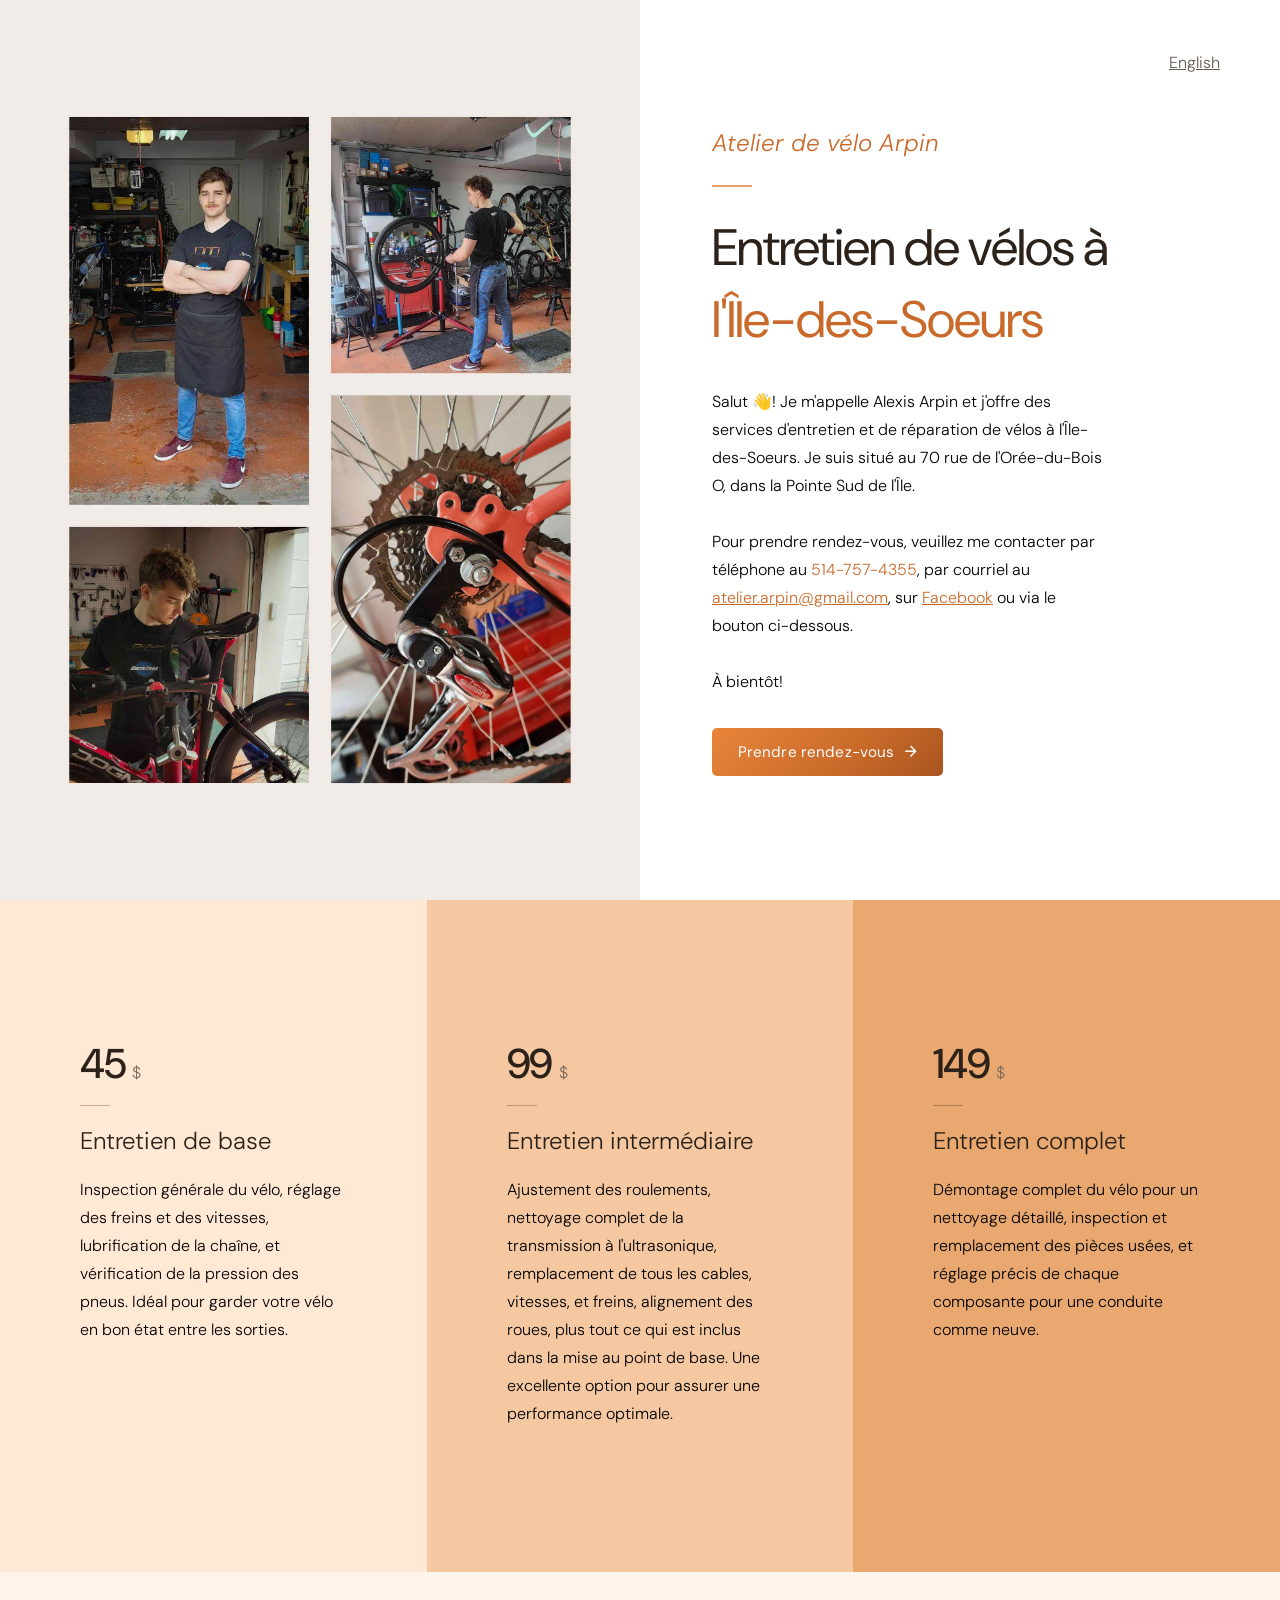
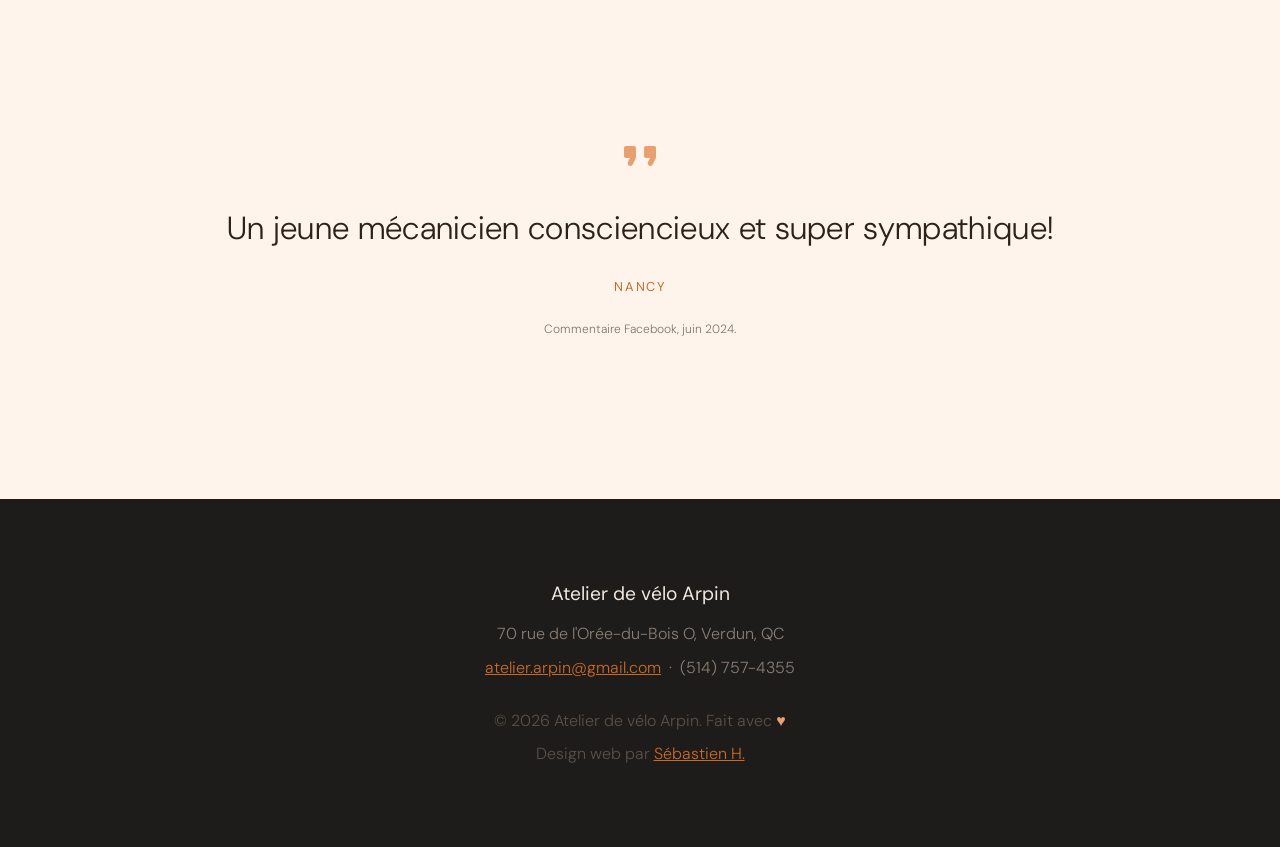
==== commit 6f99d824: "Add language selection link to index.html" ====
--- a/index.html
+++ b/index.html
@@ -21,7 +21,7 @@
       />
     </div>
     <div class="hero__content">
-      
+      <p class="language"><span><a style="color: #675b50;" href="english.html">English</a></span></p>
       <p class="hero__subtitle">Atelier de vélo Arpin</p>
       <div class="hero__divider"></div>
       <h1 class="hero__title">Entretien de vélos à <br><span>l'Île-des-Soeurs</span></h1>
--- a/style.css
+++ b/style.css
@@ -443,3 +443,12 @@
 
 footer { animation: fadeIn 0.8s ease both; }
 
+.language {
+    position: absolute;
+    top: 50px;
+    right: 60px;
+    z-index: 9999;
+    margin: 0;
+}
+
+
